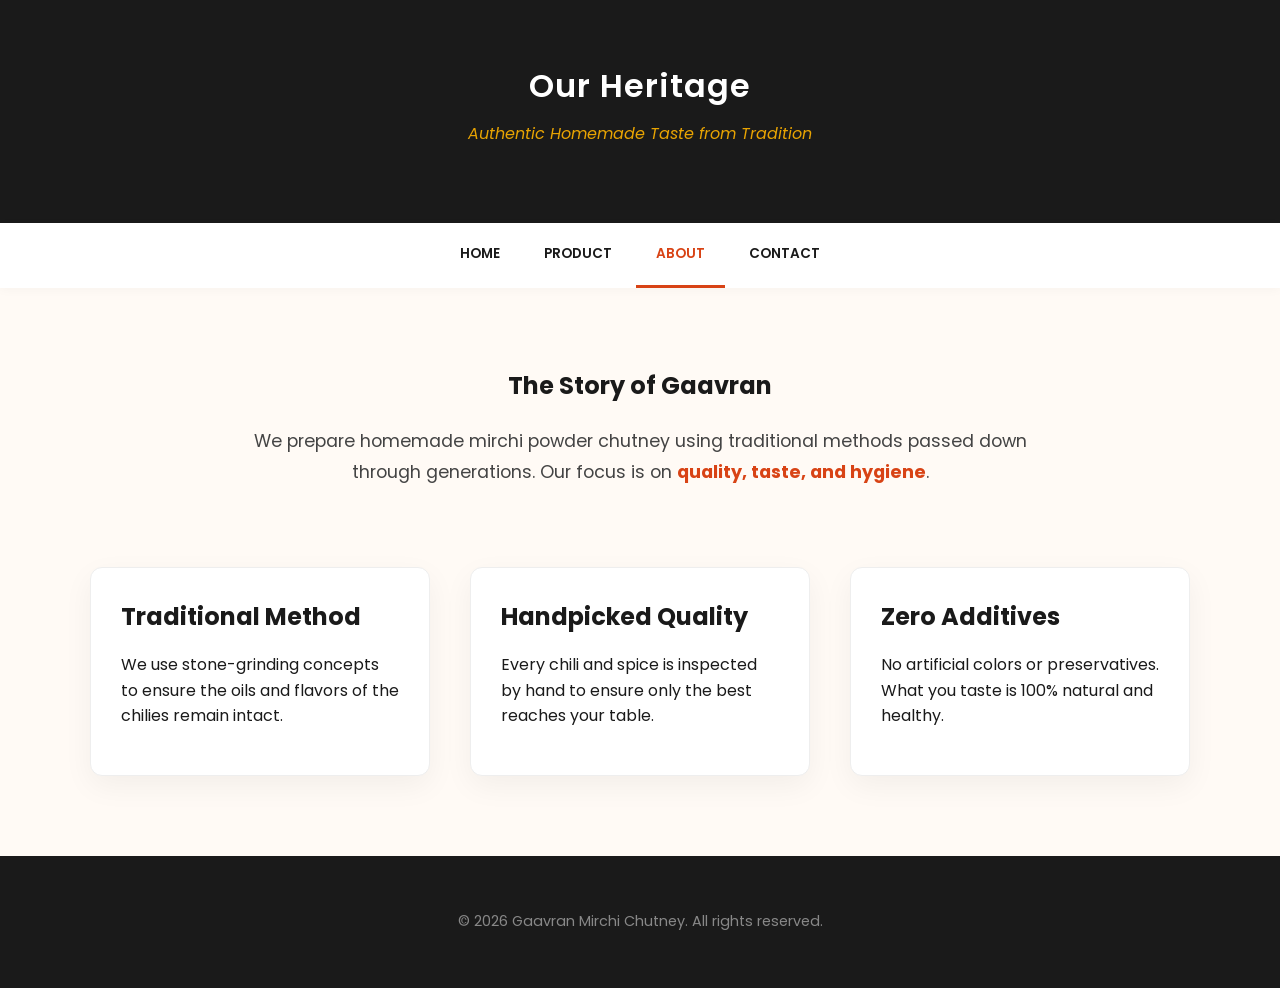
==== about.html @ c3200d30 "just something add" ====
<!DOCTYPE html>
<html lang="en">
<head>
    <meta charset="UTF-8">
    <meta name="viewport" content="width=device-width, initial-scale=1.0">
    <title>About Our Tradition - Gaavran Mirchi Chutney</title>
    <link rel="stylesheet" href="style.css">
    <link href="https://fonts.googleapis.com/css2?family=Poppins:wght@300;400;600&display=swap" rel="stylesheet">
</head>
<body>

<header>
    <h1>Our Heritage</h1>
    <p>Authentic Homemade Taste from Tradition</p>
</header>

<nav>
    <a href="index.html">Home</a>
    <a href="products.html">Product</a>
    <a href="about.html" class="active">About</a>
    <a href="contact.html">Contact</a>
</nav>

<section class="page-heading" style="max-width: 800px; margin: 0 auto; text-align: center;">
    <h2>The Story of Gaavran</h2>
    <p style="font-size: 1.1rem; color: #444; line-height: 1.8;">
        We prepare homemade mirchi powder chutney using traditional methods passed down through generations. 
        Our focus is on <strong>quality, taste, and hygiene</strong>.
    </p>
</section>

<main class="products" style="grid-template-columns: repeat(auto-fit, minmax(280px, 1fr));">
    <div class="product">
        <div class="product-info">
            <h3>Traditional Method</h3>
            <p>We use stone-grinding concepts to ensure the oils and flavors of the chilies remain intact.</p>
        </div>
    </div>
    <div class="product">
        <div class="product-info">
            <h3>Handpicked Quality</h3>
            <p>Every chili and spice is inspected by hand to ensure only the best reaches your table.</p>
        </div>
    </div>
    <div class="product">
        <div class="product-info">
            <h3>Zero Additives</h3>
            <p>No artificial colors or preservatives. What you taste is 100% natural and healthy.</p>
        </div>
    </div>
</main>

<footer>
    <p>© 2026 Gaavran Mirchi Chutney. All rights reserved.</p>
</footer>

</body>
</html>
---- style.css ----
:root {
    --brand-dark: #1a1a1a;
    --brand-accent: #d84315;
    --brand-gold: #ffb300;
    --bg-cream: #fffaf5;
    --white: #ffffff;
    --text-body: #4a4a4a;
    --radius: 12px;
    --shadow: 0 10px 30px rgba(0,0,0,0.05);
}

body {
    font-family: 'Poppins', sans-serif;
    background-color: var(--bg-cream);
    color: var(--brand-dark);
    margin: 0;
    line-height: 1.6;
}

header {
    background-color: var(--brand-dark);
    color: var(--white);
    padding: 60px 20px;
    text-align: center;
}

header h1 { margin: 0; letter-spacing: 1px; font-weight: 600; }
header p { color: var(--brand-gold); margin-top: 10px; font-style: italic; opacity: 0.9; }

/* --- Navigation --- */
nav {
    background: var(--white);
    text-align: center;
    position: sticky;
    top: 0;
    z-index: 1000;
    box-shadow: 0 2px 10px rgba(0,0,0,0.03);
}

nav a {
    display: inline-block;
    padding: 20px;
    color: var(--brand-dark);
    text-decoration: none;
    font-weight: 600;
    font-size: 0.85rem;
    text-transform: uppercase;
    transition: 0.3s;
    border-bottom: 3px solid transparent; /* Prepare for active state */
}

nav a:hover, nav a.active { 
    color: var(--brand-accent); 
    border-bottom: 3px solid var(--brand-accent); /* Modern active indicator */
}

/* --- Layout Sections --- */
.page-heading {
    text-align: center;
    padding: 60px 20px;
    max-width: 800px;
    margin: 0 auto;
}

.banner {
    padding: 40px;
    background: var(--white);
    border-radius: var(--radius);
    box-shadow: var(--shadow);
    max-width: 800px;
    margin: 20px auto 60px;
    text-align: center;
}

.products {
    display: grid;
    grid-template-columns: repeat(auto-fit, minmax(320px, 1fr));
    gap: 40px;
    max-width: 1100px;
    margin: 0 auto 80px;
    padding: 0 20px;
}

/* --- Components --- */
.product {
    background: var(--white);
    border-radius: var(--radius);
    overflow: hidden;
    box-shadow: var(--shadow);
    transition: transform 0.3s ease;
    border: 1px solid #eee;
    display: flex;
    flex-direction: column;
}

.product:hover { transform: translateY(-10px); }

.product img { width: 100%; height: 240px; object-fit: cover; }

.product-info { padding: 30px; text-align: left; flex-grow: 1; }

.product h3 { margin: 0 0 10px 0; font-size: 1.5rem; }

.price {
    font-weight: 600;
    color: var(--brand-accent);
    font-size: 1.2rem;
    display: block;
    margin-bottom: 15px;
}

.product ul {
    list-style: none;
    padding: 0;
    margin: 20px 0;
    font-size: 0.95rem;
    color: var(--text-body);
}

.product li { 
    margin: 10px 0; 
    display: flex;
    align-items: center;
    gap: 10px;
}

/* --- Buttons --- */
.whatsapp-btn, .order-btn {
    display: block;
    background-color: #25D366;
    color: var(--white);
    padding: 16px;
    text-align: center;
    text-decoration: none;
    border-radius: 8px;
    font-weight: 600;
    transition: 0.3s;
    border: none;
    width: 100%;
    box-sizing: border-box;
}

.whatsapp-btn:hover { filter: brightness(1.05); }

/* --- Footer --- */
footer {
    background: var(--brand-dark);
    color: #888;
    text-align: center;
    padding: 40px;
    font-size: 0.9rem;
}

/* --- Mobile Fixes --- */
@media (max-width: 600px) {
    header { padding: 40px 20px; }
    nav a { padding: 15px 10px; font-size: 0.75rem; }
    .page-heading { padding: 30px 20px; }
}

/* Utilities */
main { padding: 20px; }
hr { border: 0; border-top: 1px solid #f0f0f0; margin: 20px 0; }
strong { color: var(--brand-accent); }
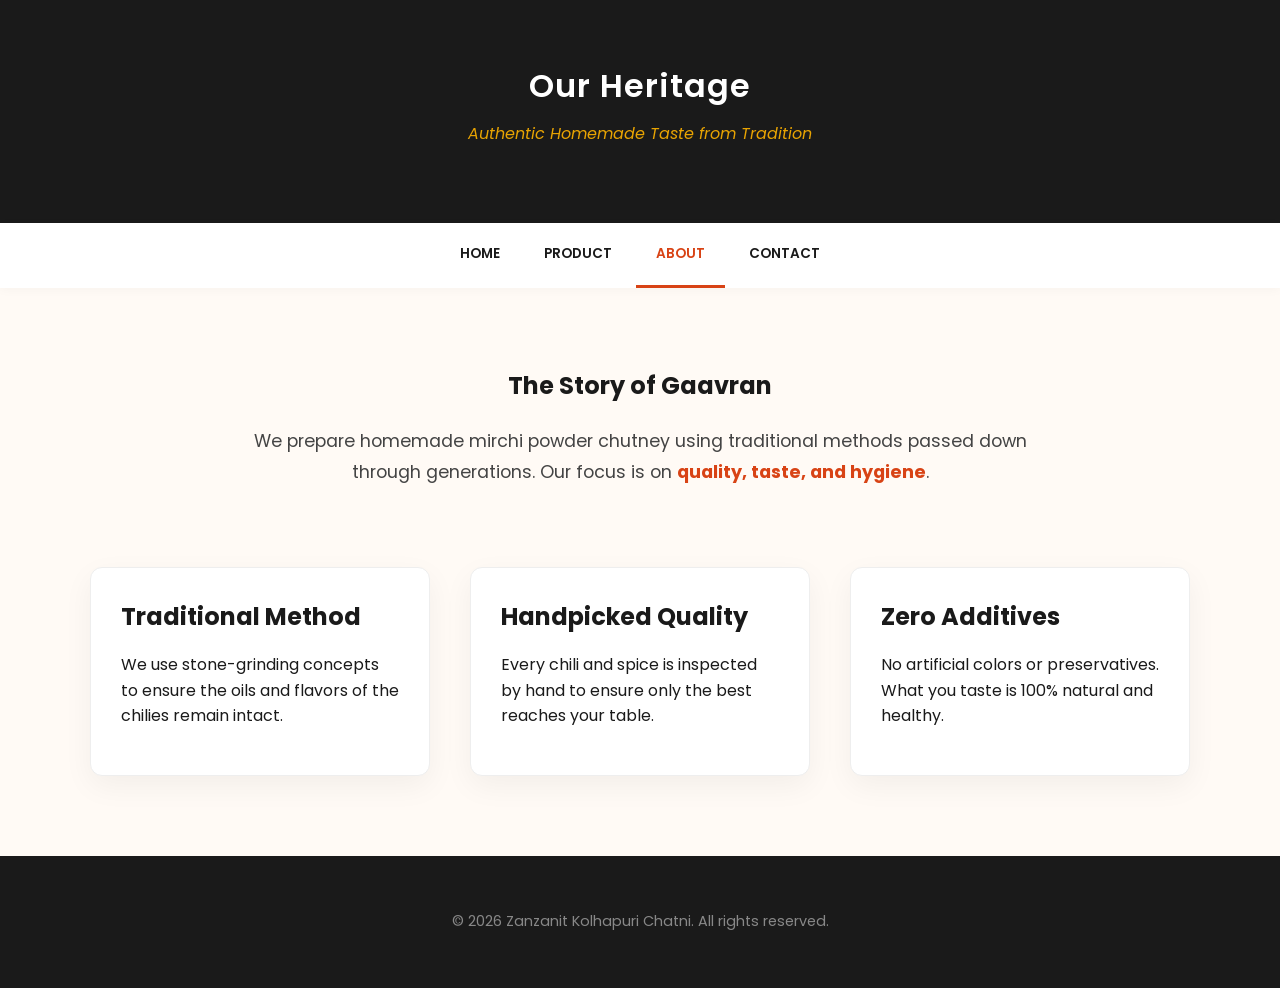
==== commit 75906418: "...." ====
--- a/about.html
+++ b/about.html
@@ -3,7 +3,7 @@
 <head>
     <meta charset="UTF-8">
     <meta name="viewport" content="width=device-width, initial-scale=1.0">
-    <title>About Our Tradition - Gaavran Mirchi Chutney</title>
+    <title>About Our Tradition - Zanzanit Kolhapuri Chatni</title>
     <link rel="stylesheet" href="style.css">
     <link href="https://fonts.googleapis.com/css2?family=Poppins:wght@300;400;600&display=swap" rel="stylesheet">
 </head>
@@ -51,7 +51,7 @@
 </main>
 
 <footer>
-    <p>© 2026 Gaavran Mirchi Chutney. All rights reserved.</p>
+    <p>© 2026 Zanzanit Kolhapuri Chatni. All rights reserved.</p>
 </footer>
 
 </body>
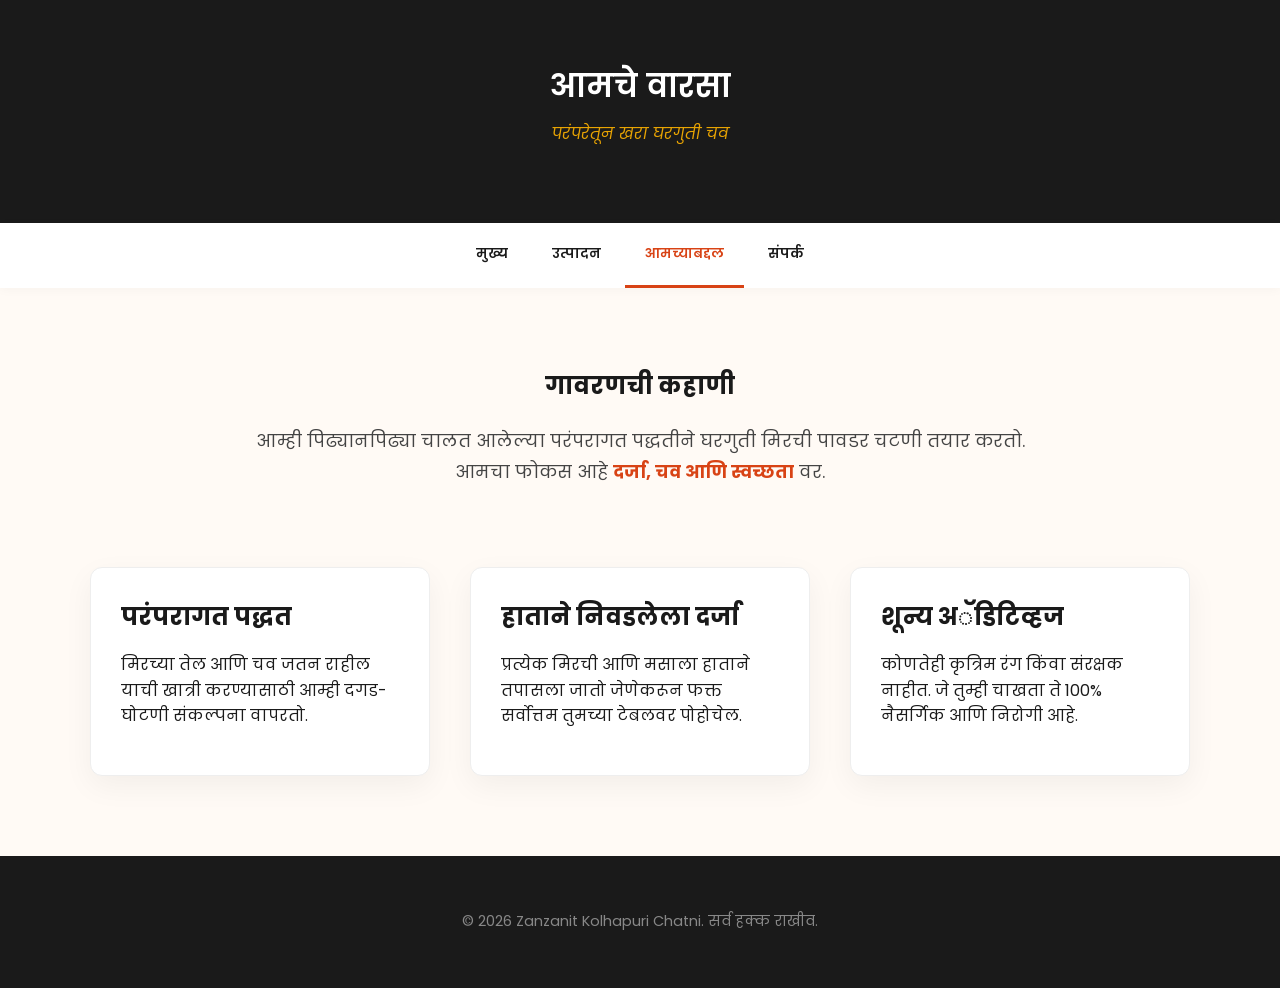
==== commit c1cc9eed: "...." ====
--- a/about.html
+++ b/about.html
@@ -1,57 +1,57 @@
 <!DOCTYPE html>
-<html lang="en">
+<html lang="mr">
 <head>
     <meta charset="UTF-8">
     <meta name="viewport" content="width=device-width, initial-scale=1.0">
-    <title>About Our Tradition - Zanzanit Kolhapuri Chatni</title>
+    <title>आमच्या परंपरे बद्दल - Zanzanit Kolhapuri Chatni</title>
     <link rel="stylesheet" href="style.css">
     <link href="https://fonts.googleapis.com/css2?family=Poppins:wght@300;400;600&display=swap" rel="stylesheet">
 </head>
 <body>
 
 <header>
-    <h1>Our Heritage</h1>
-    <p>Authentic Homemade Taste from Tradition</p>
+    <h1>आमचे वारसा</h1>
+    <p>परंपरेतून खरा घरगुती चव</p>
 </header>
 
 <nav>
-    <a href="index.html">Home</a>
-    <a href="products.html">Product</a>
-    <a href="about.html" class="active">About</a>
-    <a href="contact.html">Contact</a>
+    <a href="index.html">मुख्य</a>
+    <a href="products.html">उत्पादन</a>
+    <a href="about.html" class="active">आमच्याबद्दल</a>
+    <a href="contact.html">संपर्क</a>
 </nav>
 
 <section class="page-heading" style="max-width: 800px; margin: 0 auto; text-align: center;">
-    <h2>The Story of Gaavran</h2>
+    <h2>गावरणची कहाणी</h2>
     <p style="font-size: 1.1rem; color: #444; line-height: 1.8;">
-        We prepare homemade mirchi powder chutney using traditional methods passed down through generations. 
-        Our focus is on <strong>quality, taste, and hygiene</strong>.
+        आम्ही पिढ्यानपिढ्या चालत आलेल्या परंपरागत पद्धतीने घरगुती मिरची पावडर चटणी तयार करतो. 
+        आमचा फोकस आहे <strong>दर्जा, चव आणि स्वच्छता</strong> वर.
     </p>
 </section>
 
 <main class="products" style="grid-template-columns: repeat(auto-fit, minmax(280px, 1fr));">
     <div class="product">
         <div class="product-info">
-            <h3>Traditional Method</h3>
-            <p>We use stone-grinding concepts to ensure the oils and flavors of the chilies remain intact.</p>
+            <h3>परंपरागत पद्धत</h3>
+            <p>मिरच्या तेल आणि चव जतन राहील याची खात्री करण्यासाठी आम्ही दगड-घोटणी संकल्पना वापरतो.</p>
         </div>
     </div>
     <div class="product">
         <div class="product-info">
-            <h3>Handpicked Quality</h3>
-            <p>Every chili and spice is inspected by hand to ensure only the best reaches your table.</p>
+            <h3>हाताने निवडलेला दर्जा</h3>
+            <p>प्रत्येक मिरची आणि मसाला हाताने तपासला जातो जेणेकरून फक्त सर्वोत्तम तुमच्या टेबलवर पोहोचेल.</p>
         </div>
     </div>
     <div class="product">
         <div class="product-info">
-            <h3>Zero Additives</h3>
-            <p>No artificial colors or preservatives. What you taste is 100% natural and healthy.</p>
+            <h3>शून्य अॅडिटिव्हज</h3>
+            <p>कोणतेही कृत्रिम रंग किंवा संरक्षक नाहीत. जे तुम्ही चाखता ते 100% नैसर्गिक आणि निरोगी आहे.</p>
         </div>
     </div>
 </main>
 
 <footer>
-    <p>© 2026 Zanzanit Kolhapuri Chatni. All rights reserved.</p>
+    <p>© 2026 Zanzanit Kolhapuri Chatni. सर्व हक्क राखीव.</p>
 </footer>
 
 </body>
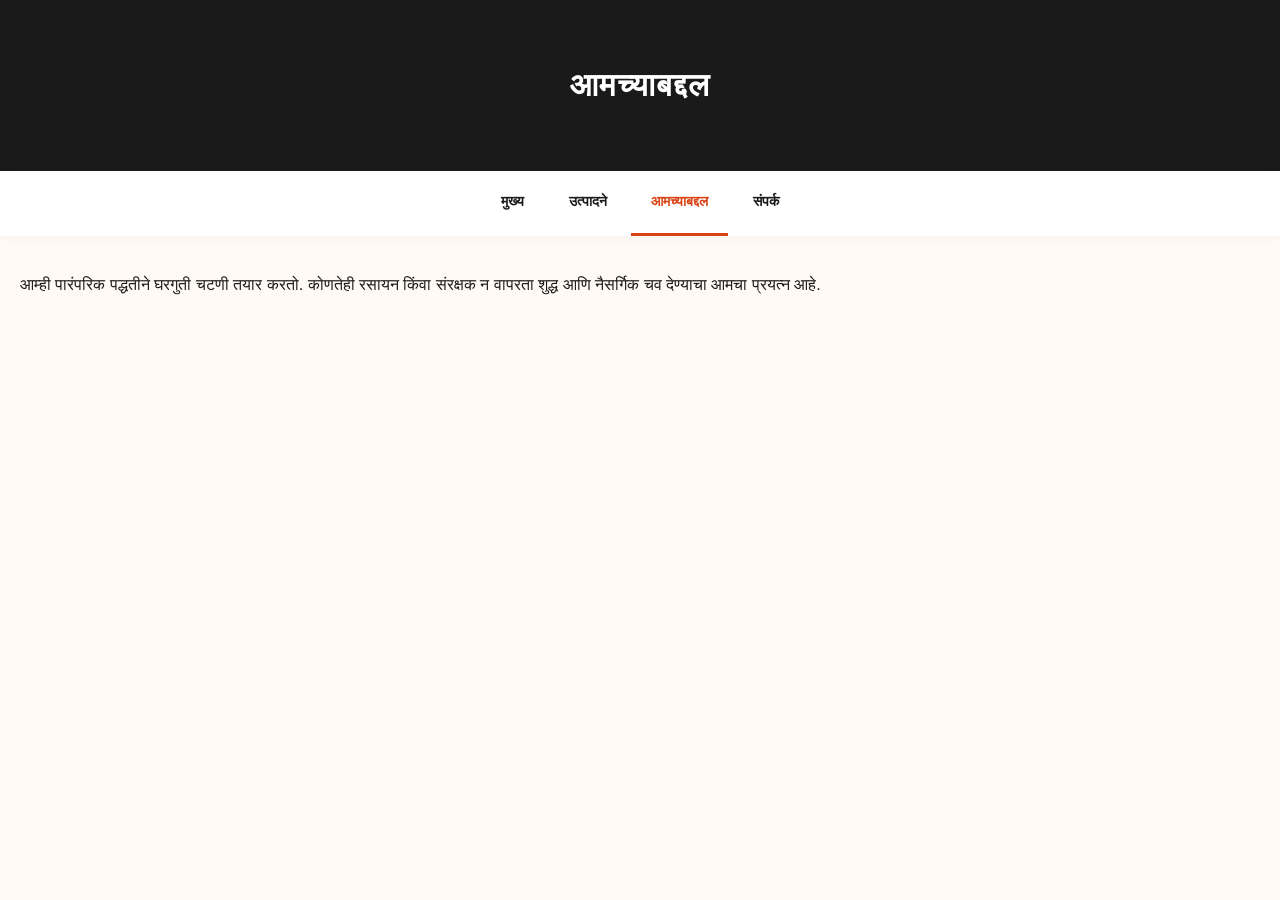
==== commit 458770f6: "..." ====
--- a/about.html
+++ b/about.html
@@ -3,56 +3,30 @@
 <head>
     <meta charset="UTF-8">
     <meta name="viewport" content="width=device-width, initial-scale=1.0">
-    <title>आमच्या परंपरे बद्दल - Zanzanit Kolhapuri Chatni</title>
+    <title>आमच्याबद्दल</title>
     <link rel="stylesheet" href="style.css">
-    <link href="https://fonts.googleapis.com/css2?family=Poppins:wght@300;400;600&display=swap" rel="stylesheet">
 </head>
+
 <body>
 
 <header>
-    <h1>आमचे वारसा</h1>
-    <p>परंपरेतून खरा घरगुती चव</p>
+    <h1>आमच्याबद्दल</h1>
 </header>
 
 <nav>
     <a href="index.html">मुख्य</a>
-    <a href="products.html">उत्पादन</a>
+    <a href="products.html">उत्पादने</a>
     <a href="about.html" class="active">आमच्याबद्दल</a>
     <a href="contact.html">संपर्क</a>
 </nav>
 
-<section class="page-heading" style="max-width: 800px; margin: 0 auto; text-align: center;">
-    <h2>गावरणची कहाणी</h2>
-    <p style="font-size: 1.1rem; color: #444; line-height: 1.8;">
-        आम्ही पिढ्यानपिढ्या चालत आलेल्या परंपरागत पद्धतीने घरगुती मिरची पावडर चटणी तयार करतो. 
-        आमचा फोकस आहे <strong>दर्जा, चव आणि स्वच्छता</strong> वर.
+<main>
+    <p>
+        आम्ही पारंपरिक पद्धतीने घरगुती चटणी तयार करतो.
+        कोणतेही रसायन किंवा संरक्षक न वापरता
+        शुद्ध आणि नैसर्गिक चव देण्याचा आमचा प्रयत्न आहे.
     </p>
-</section>
-
-<main class="products" style="grid-template-columns: repeat(auto-fit, minmax(280px, 1fr));">
-    <div class="product">
-        <div class="product-info">
-            <h3>परंपरागत पद्धत</h3>
-            <p>मिरच्या तेल आणि चव जतन राहील याची खात्री करण्यासाठी आम्ही दगड-घोटणी संकल्पना वापरतो.</p>
-        </div>
-    </div>
-    <div class="product">
-        <div class="product-info">
-            <h3>हाताने निवडलेला दर्जा</h3>
-            <p>प्रत्येक मिरची आणि मसाला हाताने तपासला जातो जेणेकरून फक्त सर्वोत्तम तुमच्या टेबलवर पोहोचेल.</p>
-        </div>
-    </div>
-    <div class="product">
-        <div class="product-info">
-            <h3>शून्य अॅडिटिव्हज</h3>
-            <p>कोणतेही कृत्रिम रंग किंवा संरक्षक नाहीत. जे तुम्ही चाखता ते 100% नैसर्गिक आणि निरोगी आहे.</p>
-        </div>
-    </div>
 </main>
-
-<footer>
-    <p>© 2026 Zanzanit Kolhapuri Chatni. सर्व हक्क राखीव.</p>
-</footer>
 
 </body>
 </html>
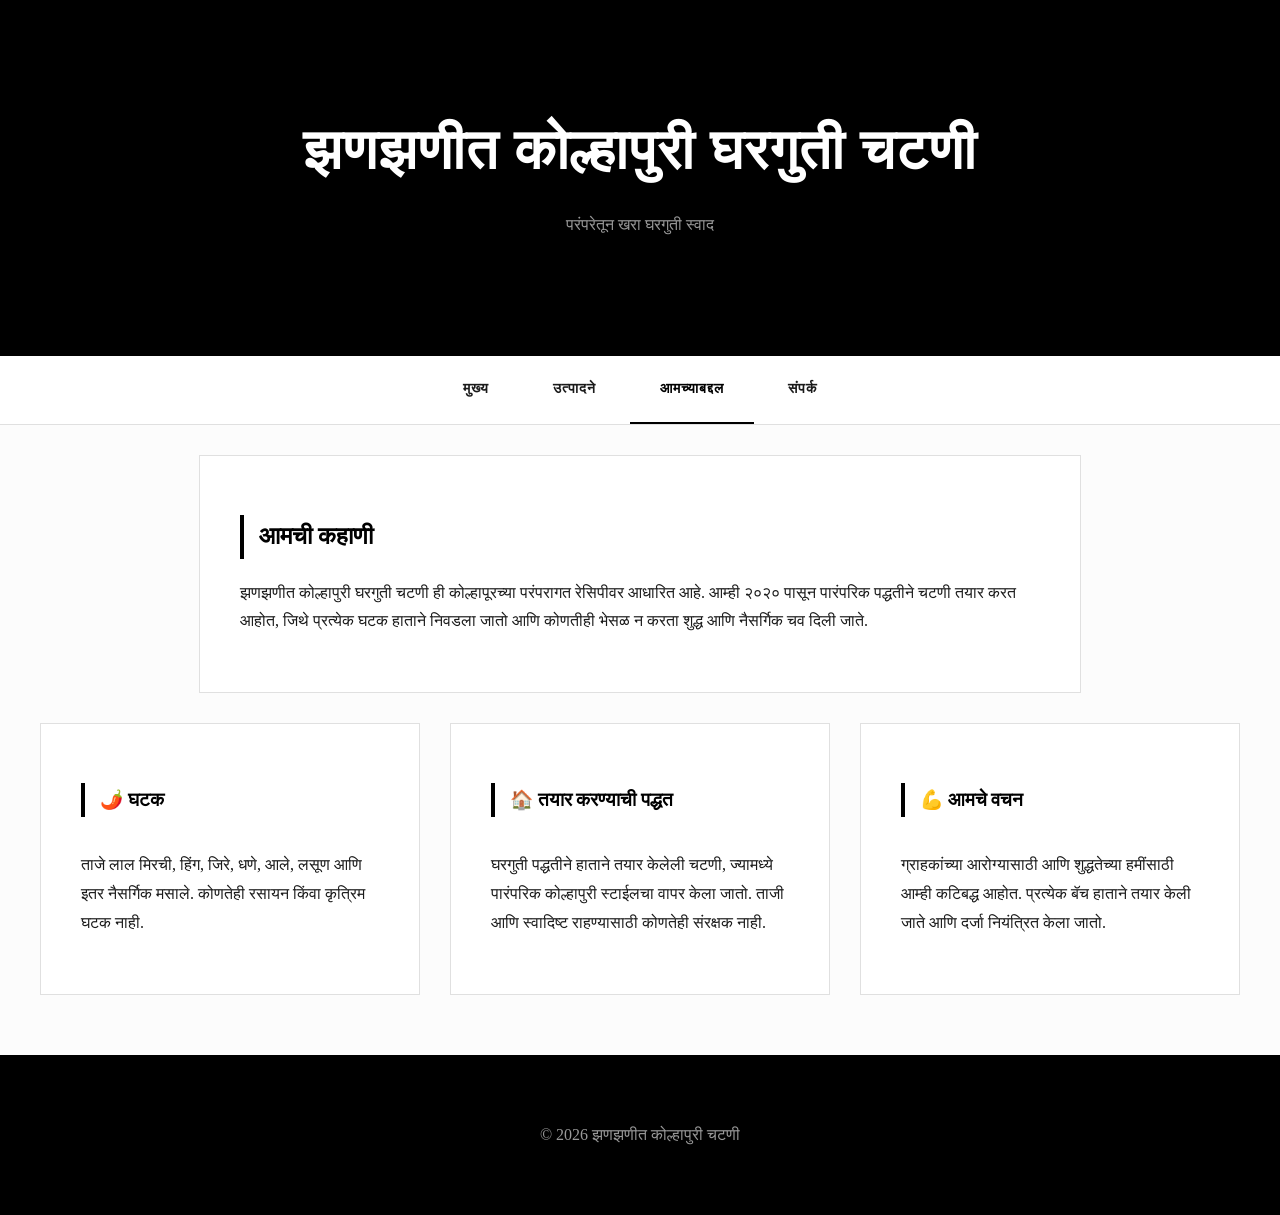
==== commit 82d3e572: "..." ====
--- a/about.html
+++ b/about.html
@@ -10,7 +10,8 @@
 <body>
 
 <header>
-    <h1>आमच्याबद्दल</h1>
+    <h1>झणझणीत कोल्हापुरी घरगुती चटणी</h1>
+    <p>परंपरेतून खरा घरगुती स्वाद</p>
 </header>
 
 <nav>
@@ -20,13 +21,31 @@
     <a href="contact.html">संपर्क</a>
 </nav>
 
-<main>
-    <p>
-        आम्ही पारंपरिक पद्धतीने घरगुती चटणी तयार करतो.
-        कोणतेही रसायन किंवा संरक्षक न वापरता
-        शुद्ध आणि नैसर्गिक चव देण्याचा आमचा प्रयत्न आहे.
-    </p>
-</main>
+<section class="about-content">
+    <div class="card">
+        <h2>आमची कहाणी</h2>
+        <p>झणझणीत कोल्हापुरी घरगुती चटणी ही कोल्हापूरच्या परंपरागत रेसिपीवर आधारित आहे. आम्ही २०२० पासून पारंपरिक पद्धतीने चटणी तयार करत आहोत, जिथे प्रत्येक घटक हाताने निवडला जातो आणि कोणतीही भेसळ न करता शुद्ध आणि नैसर्गिक चव दिली जाते.</p>
+    </div>
+
+    <div class="card-grid">
+        <div class="card">
+            <h3>🌶️ घटक</h3>
+            <p>ताजे लाल मिरची, हिंग, जिरे, धणे, आले, लसूण आणि इतर नैसर्गिक मसाले. कोणतेही रसायन किंवा कृत्रिम घटक नाही.</p>
+        </div>
+        <div class="card">
+            <h3>🏠 तयार करण्याची पद्धत</h3>
+            <p>घरगुती पद्धतीने हाताने तयार केलेली चटणी, ज्यामध्ये पारंपरिक कोल्हापुरी स्टाईलचा वापर केला जातो. ताजी आणि स्वादिष्ट राहण्यासाठी कोणतेही संरक्षक नाही.</p>
+        </div>
+        <div class="card">
+            <h3>💪 आमचे वचन</h3>
+            <p>ग्राहकांच्या आरोग्यासाठी आणि शुद्धतेच्या हमींसाठी आम्ही कटिबद्ध आहोत. प्रत्येक बॅच हाताने तयार केली जाते आणि दर्जा नियंत्रित केला जातो.</p>
+        </div>
+    </div>
+</section>
+
+<footer>
+    <p>© 2026 झणझणीत कोल्हापुरी चटणी</p>
+</footer>
 
 </body>
 </html>
--- a/style.css
+++ b/style.css
@@ -1,164 +1,277 @@
 :root {
-    --brand-dark: #1a1a1a;
-    --brand-accent: #d84315;
-    --brand-gold: #ffb300;
-    --bg-cream: #fffaf5;
+    /* --- Strict Monochrome Palette --- */
+    --black: #000000;
+    --near-black: #1a1a1a;
+    --gray-dark: #4a4a4a;
+    --gray-mid: #999999;
+    --gray-light: #e0e0e0;
     --white: #ffffff;
-    --text-body: #4a4a4a;
-    --radius: 12px;
-    --shadow: 0 10px 30px rgba(0,0,0,0.05);
+    --bg-main: #fcfcfc; /* Very light gray for subtle contrast */
+
+    /* --- Essential Accent (Functional Only) --- */
+    --whatsapp-green: #25D366; /* Retained only for the action button */
+    
+    /* --- Modern Spacing & Transitions --- */
+    --spacing-md: 30px;
+    --spacing-lg: 60px;
+    --transition-sharp: all 0.2s ease-in-out;
 }
 
 body {
-    font-family: 'Poppins', sans-serif;
-    background-color: var(--bg-cream);
-    color: var(--brand-dark);
+    /* Using a distinct serif font for Devanagari to look more premium/traditional */
+    font-family: 'Poppins', 'Noto Serif Devanagari', serif;
     margin: 0;
-    line-height: 1.6;
-}
-
+    background: var(--bg-main);
+    color: var(--near-black);
+    line-height: 1.8;
+    -webkit-font-smoothing: antialiased;
+}
+
+/* --- High Contrast Header --- */
 header {
-    background-color: var(--brand-dark);
+    background: var(--black);
     color: var(--white);
-    padding: 60px 20px;
-    text-align: center;
-}
-
-header h1 { margin: 0; letter-spacing: 1px; font-weight: 600; }
-header p { color: var(--brand-gold); margin-top: 10px; font-style: italic; opacity: 0.9; }
-
-/* --- Navigation --- */
+    text-align: center;
+    padding: 100px 20px;
+    position: relative;
+}
+
+header h1 {
+    font-size: 3.5em;
+    font-weight: 700;
+    margin: 0;
+    letter-spacing: 1px;
+    text-shadow: none; /* Removed shadow for cleanliness */
+}
+
+header p {
+    font-weight: 300;
+    color: var(--gray-mid);
+    margin-top: 10px;
+}
+
+/* --- Minimalist Sticky Navigation --- */
 nav {
     background: var(--white);
     text-align: center;
     position: sticky;
     top: 0;
     z-index: 1000;
-    box-shadow: 0 2px 10px rgba(0,0,0,0.03);
+    border-bottom: 1px solid var(--gray-light); /* Thin line separator */
+    padding: 0;
 }
 
 nav a {
+    padding: 20px 30px;
+    text-decoration: none;
+    color: var(--near-black);
+    font-weight: 600;
+    text-transform: uppercase;
+    font-size: 0.9em;
+    letter-spacing: 1px;
+    transition: var(--transition-sharp);
     display: inline-block;
-    padding: 20px;
-    color: var(--brand-dark);
+    border-bottom: 2px solid transparent; /* Prepare for active state */
+}
+
+nav a:hover {
+    color: var(--black);
+    background: var(--bg-main);
+}
+
+nav a.active {
+    color: var(--black);
+    border-bottom: 2px solid var(--black); /* Strict black line */
+}
+
+/* --- Structured Content Sections --- */
+.page-heading, .banner {
+    text-align: center;
+    padding: var(--spacing-lg) 20px;
+    background: var(--white);
+    border: 1px solid var(--gray-light);
+    margin: 30px;
+}
+
+.page-heading h2, .banner h3 {
+    color: var(--black);
+    font-size: 2.8em;
+    margin: 0;
+    font-weight: 700;
+}
+
+/* --- Minimalist Grid Cards --- */
+.card {
+    background: var(--white);
+    border: 1px solid var(--gray-light);
+    padding: 40px;
+    margin: 30px auto;
+    max-width: 800px;
+    transition: var(--transition-sharp);
+}
+
+.card:hover {
+    border-color: var(--gray-mid);
+    box-shadow: 0 10px 30px rgba(0,0,0,0.05);
+}
+
+.card h2, .card h3 {
+    color: var(--black);
+    border-left: 4px solid var(--black); /* Strong visual accent */
+    padding-left: 15px;
+}
+
+/* --- Modern Product Showcase --- */
+.products {
+    display: grid;
+    grid-template-columns: repeat(auto-fit, minmax(350px, 1fr));
+    padding: var(--spacing-lg) 30px;
+    gap: 40px;
+    max-width: 1300px;
+    margin: 0 auto;
+}
+
+.product {
+    background: var(--white);
+    border: 1px solid var(--gray-light);
+    padding: 0; /* Full-bleed image look */
+    transition: var(--transition-sharp);
+    display: flex;
+    flex-direction: column;
+}
+
+.product:hover {
+    transform: translateY(-5px);
+    border-color: var(--black);
+    box-shadow: 0 15px 40px rgba(0,0,0,0.1);
+}
+
+.product img {
+    width: 100%;
+    height: 300px;
+    object-fit: cover;
+    /* Optional: Convert image to grayscale initially, reveal color on hover */
+    filter: grayscale(100%); 
+    transition: var(--transition-sharp);
+}
+
+.product:hover img {
+    filter: grayscale(0%); /* Reveal the "true" color of the chutney */
+}
+
+.product-info {
+    padding: 30px;
+    flex-grow: 1;
+    display: flex;
+    flex-direction: column;
+}
+
+.product-info h3 {
+    color: var(--black);
+    margin-bottom: 10px;
+    font-weight: 700;
+}
+
+.price {
+    display: block;
+    font-size: 1.4em;
+    font-weight: 700;
+    color: var(--black);
+    margin-bottom: 15px;
+    font-family: serif; /* Classy look for the price */
+}
+
+/* --- Monochrome Tags --- */
+.tag {
+    background: var(--near-black);
+    color: var(--white);
+    padding: 8px 16px;
+    position: absolute;
+    top: 15px;
+    right: 15px;
+    font-weight: 600;
+    text-transform: uppercase;
+    font-size: 0.8em;
+    letter-spacing: 1px;
+}
+
+/* --- WhatsApp Button (Retained Color for Functionality) --- */
+.whatsapp-btn {
+    display: block;
+    background: var(--whatsapp-green);
+    color: var(--white);
+    padding: 15px;
+    text-decoration: none;
+    margin-top: auto; /* Push to bottom of product info */
+    text-align: center;
+    font-weight: 700;
+    text-transform: uppercase;
+    letter-spacing: 1px;
+    transition: var(--transition-sharp);
+}
+
+.whatsapp-btn:hover {
+    background: #1da851; /* Slightly darker green */
+    transform: scale(1.02);
+}
+
+/* --- Card Grid Layout --- */
+.card-grid {
+    display: grid;
+    grid-template-columns: repeat(auto-fit, minmax(280px, 1fr));
+    gap: 30px;
+    max-width: 1200px;
+    margin: 30px auto;
+    padding: 0 30px;
+}
+
+.card-grid .card {
+    margin: 0; /* Override default card margin */
+    display: flex;
+    flex-direction: column;
+    justify-content: space-between;
+}
+
+/* --- Strict Monochrome Footer --- */
+footer {
+    background: var(--black);
+    color: var(--gray-mid);
+    text-align: center;
+    padding: 50px 20px;
+    margin-top: var(--spacing-lg);
+}
+
+footer p {
+    font-size: 1em;
+    font-weight: 300;
+}
+
+/* Mobile Responsiveness */
+@media (max-width: 768px) {
+    header h1 { font-size: 2.2em; }
+    nav a { padding: 10px 15px; font-size: 0.8em; display: inline-block; }
+    .page-heading h2, .banner h3 { font-size: 1.8em; }
+    .card, .products, .card-grid { margin: 15px; padding: 20px; }
+    .product img { height: 200px; }
+}
+.whatsapp-btn {
+    display: flex;
+    align-items: center;
+    justify-content: center;
+    gap: 10px;
+    background: #25D366;
+    color: white;
+    padding: 14px;
+    border-radius: 8px;
     text-decoration: none;
     font-weight: 600;
-    font-size: 0.85rem;
-    text-transform: uppercase;
     transition: 0.3s;
-    border-bottom: 3px solid transparent; /* Prepare for active state */
-}
-
-nav a:hover, nav a.active { 
-    color: var(--brand-accent); 
-    border-bottom: 3px solid var(--brand-accent); /* Modern active indicator */
-}
-
-/* --- Layout Sections --- */
-.page-heading {
-    text-align: center;
-    padding: 60px 20px;
-    max-width: 800px;
-    margin: 0 auto;
-}
-
-.banner {
-    padding: 40px;
-    background: var(--white);
-    border-radius: var(--radius);
-    box-shadow: var(--shadow);
-    max-width: 800px;
-    margin: 20px auto 60px;
-    text-align: center;
-}
-
-.products {
-    display: grid;
-    grid-template-columns: repeat(auto-fit, minmax(320px, 1fr));
-    gap: 40px;
-    max-width: 1100px;
-    margin: 0 auto 80px;
-    padding: 0 20px;
-}
-
-/* --- Components --- */
-.product {
-    background: var(--white);
-    border-radius: var(--radius);
-    overflow: hidden;
-    box-shadow: var(--shadow);
-    transition: transform 0.3s ease;
-    border: 1px solid #eee;
-    display: flex;
-    flex-direction: column;
-}
-
-.product:hover { transform: translateY(-10px); }
-
-.product img { width: 100%; height: 240px; object-fit: cover; }
-
-.product-info { padding: 30px; text-align: left; flex-grow: 1; }
-
-.product h3 { margin: 0 0 10px 0; font-size: 1.5rem; }
-
-.price {
-    font-weight: 600;
-    color: var(--brand-accent);
-    font-size: 1.2rem;
-    display: block;
-    margin-bottom: 15px;
-}
-
-.product ul {
-    list-style: none;
-    padding: 0;
-    margin: 20px 0;
-    font-size: 0.95rem;
-    color: var(--text-body);
-}
-
-.product li { 
-    margin: 10px 0; 
-    display: flex;
-    align-items: center;
-    gap: 10px;
-}
-
-/* --- Buttons --- */
-.whatsapp-btn, .order-btn {
-    display: block;
-    background-color: #25D366;
-    color: var(--white);
-    padding: 16px;
-    text-align: center;
-    text-decoration: none;
-    border-radius: 8px;
-    font-weight: 600;
-    transition: 0.3s;
-    border: none;
-    width: 100%;
-    box-sizing: border-box;
-}
-
-.whatsapp-btn:hover { filter: brightness(1.05); }
-
-/* --- Footer --- */
-footer {
-    background: var(--brand-dark);
-    color: #888;
-    text-align: center;
-    padding: 40px;
-    font-size: 0.9rem;
-}
-
-/* --- Mobile Fixes --- */
-@media (max-width: 600px) {
-    header { padding: 40px 20px; }
-    nav a { padding: 15px 10px; font-size: 0.75rem; }
-    .page-heading { padding: 30px 20px; }
-}
-
-/* Utilities */
-main { padding: 20px; }
-hr { border: 0; border-top: 1px solid #f0f0f0; margin: 20px 0; }
-strong { color: var(--brand-accent); }+}
+
+.whatsapp-btn i {
+    font-size: 18px;
+}
+
+.whatsapp-btn:hover {
+    transform: scale(1.05);
+}
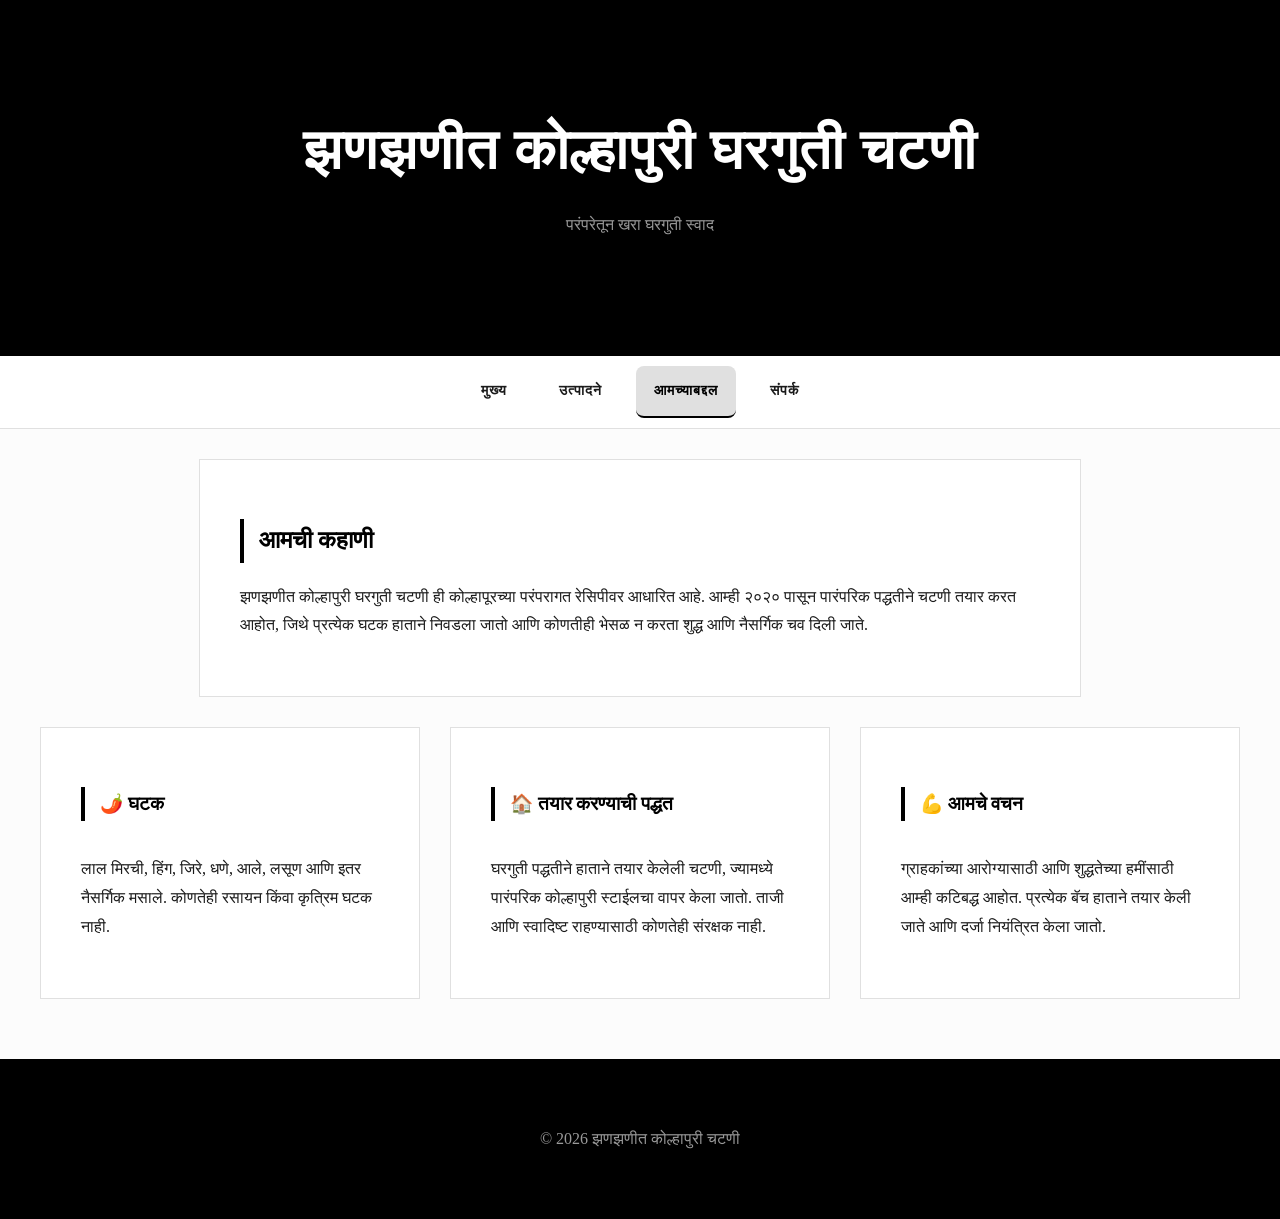
==== commit de3f7e7f: ".." ====
--- a/about.html
+++ b/about.html
@@ -30,7 +30,7 @@
     <div class="card-grid">
         <div class="card">
             <h3>🌶️ घटक</h3>
-            <p>ताजे लाल मिरची, हिंग, जिरे, धणे, आले, लसूण आणि इतर नैसर्गिक मसाले. कोणतेही रसायन किंवा कृत्रिम घटक नाही.</p>
+            <p>लाल मिरची, हिंग, जिरे, धणे, आले, लसूण आणि इतर नैसर्गिक मसाले. कोणतेही रसायन किंवा कृत्रिम घटक नाही.</p>
         </div>
         <div class="card">
             <h3>🏠 तयार करण्याची पद्धत</h3>
--- a/style.css
+++ b/style.css
@@ -50,19 +50,25 @@
     margin-top: 10px;
 }
 
-/* --- Minimalist Sticky Navigation --- */
+/* --- Minimalist Horizontal Navigation --- */
 nav {
     background: var(--white);
     text-align: center;
     position: sticky;
     top: 0;
     z-index: 1000;
-    border-bottom: 1px solid var(--gray-light); /* Thin line separator */
-    padding: 0;
+    border-bottom: 1px solid var(--gray-light); /* Horizontal separator */
+    width: 100%;
+    height: auto;
+    display: flex;
+    flex-direction: row;
+    justify-content: center;
+    align-items: center;
+    padding: 10px 0;
 }
 
 nav a {
-    padding: 20px 30px;
+    padding: 12px 18px;
     text-decoration: none;
     color: var(--near-black);
     font-weight: 600;
@@ -71,12 +77,21 @@
     letter-spacing: 1px;
     transition: var(--transition-sharp);
     display: inline-block;
-    border-bottom: 2px solid transparent; /* Prepare for active state */
+    border-bottom: 2px solid transparent;
+    margin: 0 8px;
+    border-radius: 8px;
 }
 
 nav a:hover {
     color: var(--black);
     background: var(--bg-main);
+    border-bottom-color: var(--black);
+}
+
+nav a.active {
+    color: var(--black);
+    border-bottom-color: var(--black);
+    background: var(--gray-light);
 }
 
 nav a.active {
@@ -247,13 +262,87 @@
 }
 
 /* Mobile Responsiveness */
-@media (max-width: 768px) {
-    header h1 { font-size: 2.2em; }
-    nav a { padding: 10px 15px; font-size: 0.8em; display: inline-block; }
-    .page-heading h2, .banner h3 { font-size: 1.8em; }
-    .card, .products, .card-grid { margin: 15px; padding: 20px; }
-    .product img { height: 200px; }
-}
+@media (max-width: 670px) {
+    body { padding: 0 15px; }
+    header { padding: 60px 18px; }
+    header h1 { font-size: 2.4em; }
+    header p { font-size: 1.1em; }
+    nav {
+        width: 100%;
+        height: auto;
+        position: relative;
+        border-right: none;
+        border-bottom: 1px solid var(--gray-light);
+        display: block;
+    }
+    nav a {
+        display: block;
+        padding: 12px 14px;
+        font-size: 0.88em;
+        margin: 5px 0;
+        border-left: none;
+        border-bottom: 1px solid var(--gray-light);
+        border-radius: 0;
+    }
+    .page-heading h2, .banner h3 { font-size: 2.2em; }
+    .card, .products, .card-grid, .main-content, .about-content, .contact-content { margin: 14px auto; padding: 18px; }
+    .products { grid-template-columns: repeat(auto-fit, minmax(280px, 1fr)); }
+    .product img { height: 240px; }
+    .product-info { padding: 24px; }
+    .whatsapp-btn { padding: 13px; }
+}
+
+@media (max-width: 670px) {
+    body { padding: 0 15px; }
+    header { padding: 60px 18px; }
+    header h1 { font-size: 2.4em; }
+    header p { font-size: 1.1em; }
+    nav {
+        display: flex;
+        flex-direction: row;   /* 🔥 keep horizontal */
+        justify-content: flex-start;
+        overflow-x: auto;      /* ✅ allow scroll if needed */
+        white-space: nowrap;   /* prevent wrapping */
+        padding: 8px 10px;
+    }
+
+    nav a {
+        display: inline-block;
+        font-size: 0.8em;      /* smaller text */
+        padding: 10px 12px;
+        margin: 0 5px;
+    }
+    .page-heading h2, .banner h3 { font-size: 2.2em; }
+    .card, .products, .card-grid, .main-content, .about-content, .contact-content { margin: 14px auto; padding: 18px; }
+    .products { grid-template-columns: repeat(auto-fit, minmax(280px, 1fr)); }
+    .product img { height: 240px; }
+    .product-info { padding: 24px; }
+    .whatsapp-btn { padding: 13px; }
+}
+
+@media (max-width: 480px) {
+    body { padding: 0 10px; }
+    header { padding: 50px 15px; }
+    header h1 { font-size: 2em; }
+    header p { font-size: 1em; }
+    nav a { font-size: 0.85em; padding: 10px 12px; }
+    .products { grid-template-columns: 1fr; padding: 12px; }
+    .product img { height: 180px; }
+    .product-info { padding: 14px; }
+    .whatsapp-btn { padding: 10px; font-size: 0.9em; }
+    .price { font-size: 1.2em; }
+    .product h3 { font-size: 1.2em; }
+    .tag { top: 10px; right: 10px; padding: 6px 12px; font-size: 0.75em; }
+}
+
+@media (max-width: 360px) {
+    header h1 { font-size: 1.7em; }
+    nav a { font-size: 0.82em; padding: 8px 10px; }
+    .product img { height: 160px; }
+    .product-info { padding: 12px; }
+    .whatsapp-btn { font-size: 0.85em; padding: 9px; }
+}
+
 .whatsapp-btn {
     display: flex;
     align-items: center;
